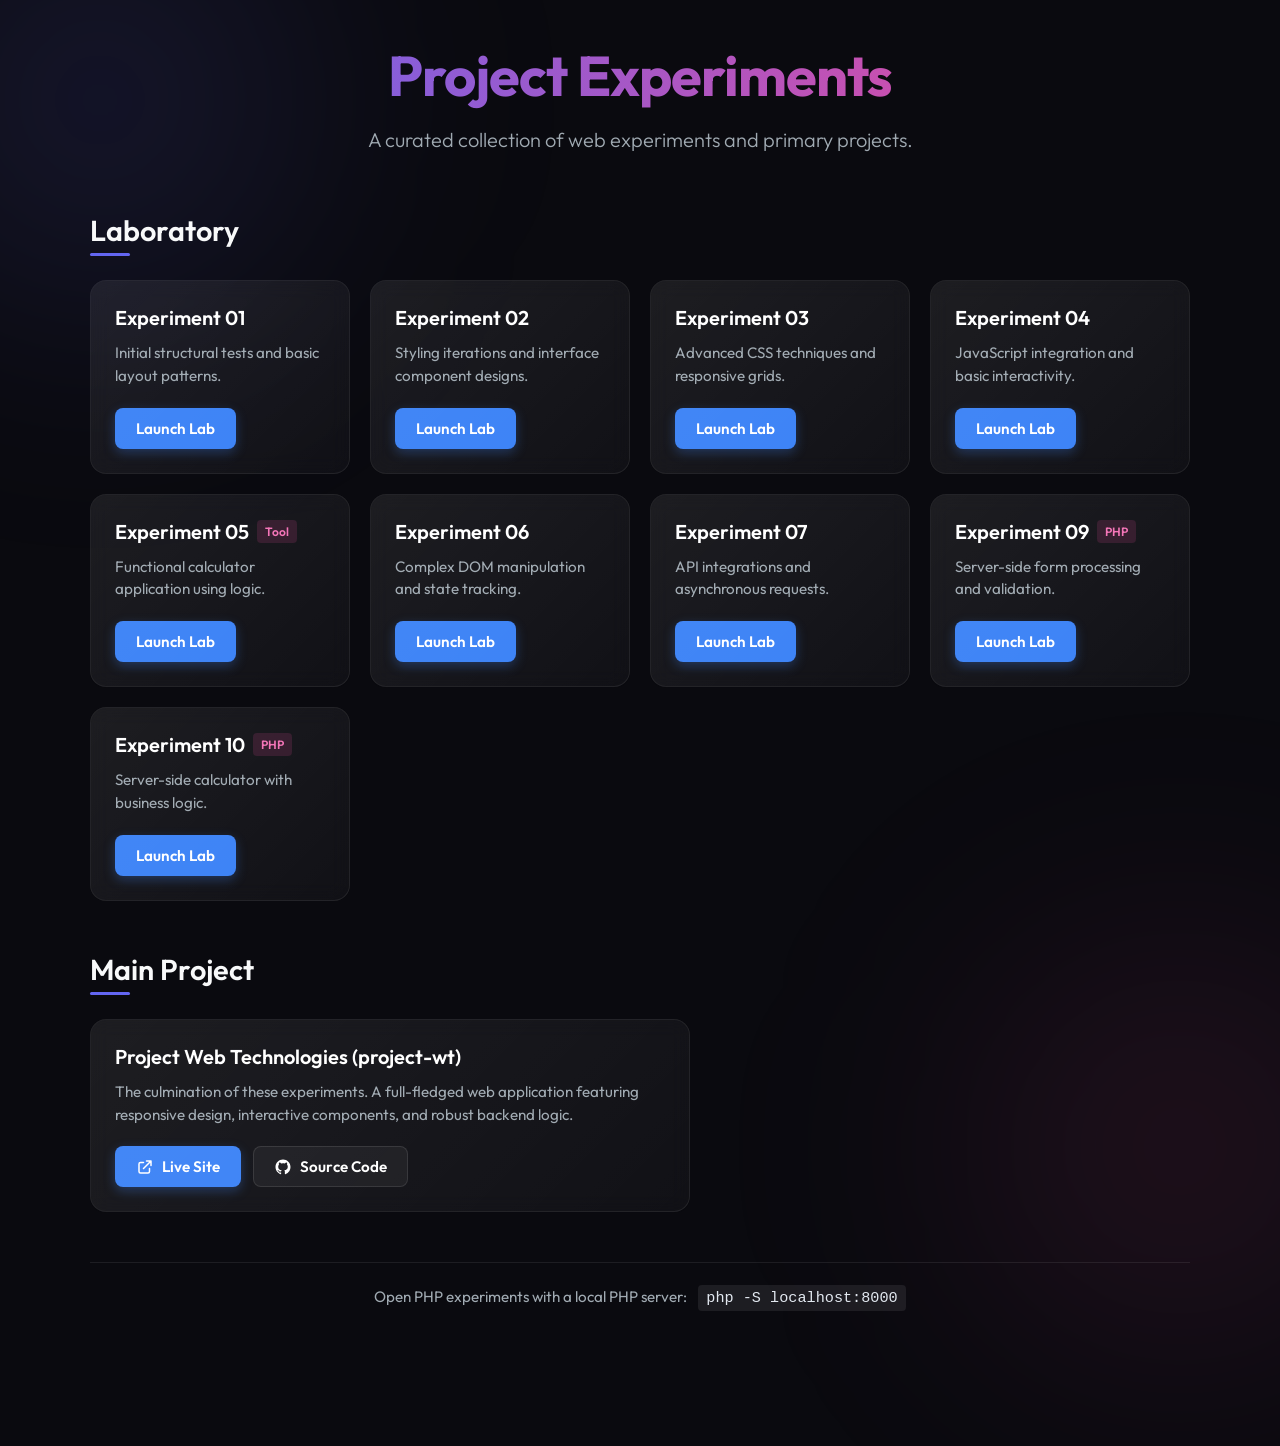
==== index.html @ 8afb008f "added index main page" ====
<!doctype html>
<html lang="en">
<head>
	<meta charset="utf-8">
	<meta name="viewport" content="width=device-width,initial-scale=1">
	<title>Project Experiments Dashboard</title>
	<link rel="preconnect" href="https://fonts.googleapis.com">
	<link rel="preconnect" href="https://fonts.gstatic.com" crossorigin>
	<link href="https://fonts.googleapis.com/css2?family=Outfit:wght@300;400;600;700&display=swap" rel="stylesheet">
	<style>
		:root {
			--bg-dark: #0a0a0f;
			--bg-card: rgba(255, 255, 255, 0.03);
			--card-border: rgba(255, 255, 255, 0.08);
			--card-hover-border: rgba(100, 181, 246, 0.5);
			--text-main: #f8f9fa;
			--text-muted: #a0aab2;
			--accent: #3b82f6;
			--accent-hover: #2563eb;
			--gradient-1: #6366f1;
			--gradient-2: #ec4899;
		}

		* {
			box-sizing: border-box;
			margin: 0;
			padding: 0;
		}

		body {
			font-family: 'Outfit', sans-serif;
			background-color: var(--bg-dark);
			color: var(--text-main);
			min-height: 100vh;
			display: flex;
			flex-direction: column;
			align-items: center;
			padding: 40px 24px;
			position: relative;
			overflow-x: hidden;
		}

		/* Dynamic Animated Background */
		body::before, body::after {
			content: '';
			position: absolute;
			width: 600px;
			height: 600px;
			border-radius: 50%;
			filter: blur(120px);
			z-index: -1;
			animation: float 15s infinite alternate ease-in-out;
		}

		body::before {
			background: radial-gradient(circle, rgba(99,102,241,0.2) 0%, rgba(0,0,0,0) 70%);
			top: -200px;
			left: -200px;
		}

		body::after {
			background: radial-gradient(circle, rgba(236,72,153,0.15) 0%, rgba(0,0,0,0) 70%);
			bottom: -100px;
			right: -200px;
			animation-delay: -5s;
		}

		@keyframes float {
			0% { transform: translate(0, 0) scale(1); }
			100% { transform: translate(50px, 50px) scale(1.1); }
		}

		.container {
			max-width: 1100px;
			width: 100%;
			z-index: 1;
		}

		header {
			text-align: center;
			margin-bottom: 60px;
			animation: fadeInDown 0.8s ease-out;
		}

		h1 {
			font-size: 3.5rem;
			font-weight: 700;
			margin-bottom: 16px;
			background: linear-gradient(to right, var(--gradient-1), var(--gradient-2));
			-webkit-background-clip: text;
			-webkit-text-fill-color: transparent;
			background-clip: text;
			letter-spacing: -1px;
		}

		.lead {
			font-size: 1.25rem;
			color: var(--text-muted);
			font-weight: 300;
		}

		section {
			margin-bottom: 50px;
			animation: fadeInUp 0.8s ease-out backwards;
		}

		section:nth-of-type(2) {
			animation-delay: 0.2s;
		}

		h2 {
			font-size: 1.8rem;
			font-weight: 600;
			margin-bottom: 24px;
			display: inline-block;
			position: relative;
			padding-bottom: 8px;
		}

		h2::after {
			content: '';
			position: absolute;
			bottom: 0;
			left: 0;
			width: 40px;
			height: 3px;
			background: var(--gradient-1);
			border-radius: 2px;
		}

		.grid {
			display: grid;
			grid-template-columns: repeat(auto-fill, minmax(260px, 1fr));
			gap: 20px;
		}

		/* Glassmorphism Cards */
		.card {
			background: var(--bg-card);
			border: 1px solid var(--card-border);
			border-radius: 16px;
			padding: 24px;
			backdrop-filter: blur(10px);
			-webkit-backdrop-filter: blur(10px);
			transition: all 0.3s cubic-bezier(0.25, 0.8, 0.25, 1);
			display: flex;
			flex-direction: column;
			position: relative;
			overflow: hidden;
		}

		.card::before {
			content: '';
			position: absolute;
			top: 0; left: 0; width: 100%; height: 100%;
			background: linear-gradient(135deg, rgba(255,255,255,0.05) 0%, rgba(255,255,255,0) 100%);
			pointer-events: none;
		}

		.card:hover {
			transform: translateY(-5px);
			border-color: var(--card-hover-border);
			box-shadow: 0 15px 30px rgba(0, 0, 0, 0.4), 0 0 20px rgba(99, 102, 241, 0.2);
		}

		.card h3 {
			font-size: 1.25rem;
			margin-bottom: 12px;
			font-weight: 600;
			color: #fff;
			display: flex;
			align-items: center;
		}

		.card .muted {
			color: var(--text-muted);
			font-size: 0.95rem;
			margin-bottom: 20px;
			flex-grow: 1;
			line-height: 1.5;
		}

		.card .actions {
			margin-top: auto;
			display: flex;
			gap: 12px;
		}

		/* Modern Buttons */
		.btn {
			display: inline-flex;
			align-items: center;
			justify-content: center;
			padding: 10px 20px;
			border-radius: 8px;
			font-size: 0.95rem;
			font-weight: 600;
			text-decoration: none;
			transition: all 0.2s ease;
			cursor: pointer;
			border: 1px solid transparent;
		}

		.btn-primary {
			background: var(--accent);
			color: #fff;
			box-shadow: 0 4px 12px rgba(59, 130, 246, 0.3);
		}

		.btn-primary:hover {
			background: var(--accent-hover);
			transform: translateY(-2px);
			box-shadow: 0 6px 16px rgba(59, 130, 246, 0.4);
		}

		.btn-secondary {
			background: rgba(255, 255, 255, 0.05);
			color: #fff;
			border: 1px solid rgba(255, 255, 255, 0.1);
		}

		.btn-secondary:hover {
			background: rgba(255, 255, 255, 0.1);
			transform: translateY(-2px);
		}

		.badge {
			display: inline-block;
			padding: 4px 8px;
			border-radius: 4px;
			background: rgba(236, 72, 153, 0.15);
			color: #f472b6;
			font-size: 0.75rem;
			font-weight: 600;
			margin-left: 8px;
			vertical-align: middle;
		}

		footer {
			margin-top: 40px;
			padding-top: 24px;
			border-top: 1px solid var(--card-border);
			color: var(--text-muted);
			font-size: 0.95rem;
			width: 100%;
			text-align: center;
			animation: fadeInUp 0.8s ease-out backwards;
			animation-delay: 0.4s;
		}

		footer code {
			background: rgba(255, 255, 255, 0.08);
			padding: 4px 8px;
			border-radius: 4px;
			font-family: monospace;
			color: #e2e8f0;
			margin-left: 8px;
		}

		@keyframes fadeInUp {
			from { opacity: 0; transform: translateY(20px); }
			to { opacity: 1; transform: translateY(0); }
		}

		@keyframes fadeInDown {
			from { opacity: 0; transform: translateY(-20px); }
			to { opacity: 1; transform: translateY(0); }
		}

		/* Responsive */
		@media (max-width: 768px) {
			h1 { font-size: 2.5rem; }
			.grid { grid-template-columns: 1fr; }
			.card .actions { flex-direction: column; }
			.btn { width: 100%; }
		}
	</style>
</head>
<body>
	<div class="container">
		<header>
			<h1>Project Experiments</h1>
			<p class="lead">A curated collection of web experiments and primary projects.</p>
		</header>

		<section aria-labelledby="experimentsHeading">
			<h2 id="experimentsHeading">Laboratory</h2>
			<div class="grid">
				<div class="card">
					<h3>Experiment 01</h3>
					<p class="muted">Initial structural tests and basic layout patterns.</p>
					<div class="actions">
						<a class="btn btn-primary" href="experiment01/experiment01.html" target="_blank">Launch Lab</a>
					</div>
				</div>
				<div class="card">
					<h3>Experiment 02</h3>
					<p class="muted">Styling iterations and interface component designs.</p>
					<div class="actions">
						<a class="btn btn-primary" href="experiment02/home.html" target="_blank">Launch Lab</a>
					</div>
				</div>
				<div class="card">
					<h3>Experiment 03</h3>
					<p class="muted">Advanced CSS techniques and responsive grids.</p>
					<div class="actions">
						<a class="btn btn-primary" href="experiment03/index.html" target="_blank">Launch Lab</a>
					</div>
				</div>
				<div class="card">
					<h3>Experiment 04</h3>
					<p class="muted">JavaScript integration and basic interactivity.</p>
					<div class="actions">
						<a class="btn btn-primary" href="experiment04/home.html" target="_blank">Launch Lab</a>
					</div>
				</div>
				<div class="card">
					<h3>Experiment 05 <span class="badge">Tool</span></h3>
					<p class="muted">Functional calculator application using logic.</p>
					<div class="actions">
						<a class="btn btn-primary" href="experiment05/calculator.html" target="_blank">Launch Lab</a>
					</div>
				</div>
				<div class="card">
					<h3>Experiment 06</h3>
					<p class="muted">Complex DOM manipulation and state tracking.</p>
					<div class="actions">
						<a class="btn btn-primary" href="experiment06/experiment6.html" target="_blank">Launch Lab</a>
					</div>
				</div>
				<div class="card">
					<h3>Experiment 07</h3>
					<p class="muted">API integrations and asynchronous requests.</p>
					<div class="actions">
						<a class="btn btn-primary" href="experiment07/experiment7.html" target="_blank">Launch Lab</a>
					</div>
				</div>
				<div class="card">
					<h3>Experiment 09 <span class="badge">PHP</span></h3>
					<p class="muted">Server-side form processing and validation.</p>
					<div class="actions">
						<a class="btn btn-primary" href="experiment09/form.php" target="_blank">Launch Lab</a>
					</div>
				</div>
				<div class="card">
					<h3>Experiment 10 <span class="badge">PHP</span></h3>
					<p class="muted">Server-side calculator with business logic.</p>
					<div class="actions">
						<a class="btn btn-primary" href="experiment10/calculator.php" target="_blank">Launch Lab</a>
					</div>
				</div>
			</div>
		</section>

		<section aria-labelledby="projectHeading">
			<h2 id="projectHeading">Main Project</h2>
			<div class="card" style="max-width: 600px;">
				<h3>Project Web Technologies (project-wt)</h3>
				<p class="muted">The culmination of these experiments. A full-fledged web application featuring responsive design, interactive components, and robust backend logic.</p>
				<div class="actions">
					<a class="btn btn-primary" href="https://projectmain.gt.tc/" target="_blank">
						<svg style="width:18px;height:18px;margin-right:8px" fill="none" stroke="currentColor" viewBox="0 0 24 24" xmlns="http://www.w3.org/2000/svg"><path stroke-linecap="round" stroke-linejoin="round" stroke-width="2" d="M10 6H6a2 2 0 00-2 2v10a2 2 0 002 2h10a2 2 0 002-2v-4M14 4h6m0 0v6m0-6L10 14"></path></svg>
						Live Site
					</a>
					<a class="btn btn-secondary" href="https://github.com/neehashaik23/project-wt" target="_blank">
						<svg style="width:18px;height:18px;margin-right:8px" fill="currentColor" viewBox="0 0 24 24" xmlns="http://www.w3.org/2000/svg"><path fill-rule="evenodd" clip-rule="evenodd" d="M12 2C6.477 2 2 6.484 2 12.017c0 4.425 2.865 8.18 6.839 9.504.5.092.682-.217.682-.483 0-.237-.008-.868-.013-1.703-2.782.605-3.369-1.343-3.369-1.343-.454-1.158-1.11-1.466-1.11-1.466-.908-.62.069-.608.069-.608 1.003.07 1.531 1.032 1.531 1.032.892 1.53 2.341 1.088 2.91.832.092-.647.35-1.088.636-1.338-2.22-.253-4.555-1.113-4.555-4.951 0-1.093.39-1.988 1.029-2.688-.103-.253-.446-1.272.098-2.65 0 0 .84-.27 2.75 1.026A9.564 9.564 0 0112 6.844c.85.004 1.705.115 2.504.337 1.909-1.296 2.747-1.027 2.747-1.027.546 1.379.202 2.398.1 2.651.64.7 1.028 1.595 1.028 2.688 0 3.848-2.339 4.695-4.566 4.943.359.309.678.92.678 1.855 0 1.338-.012 2.419-.012 2.747 0 .268.18.58.688.482A10.019 10.019 0 0022 12.017C22 6.484 17.522 2 12 2z"></path></svg>
						Source Code
					</a>
				</div>
			</div>
		</section>

		<footer>
			<p>
				Open PHP experiments with a local PHP server:
				<code>php -S localhost:8000</code>
			</p>
		</footer>
	</div>
</body>
</html>
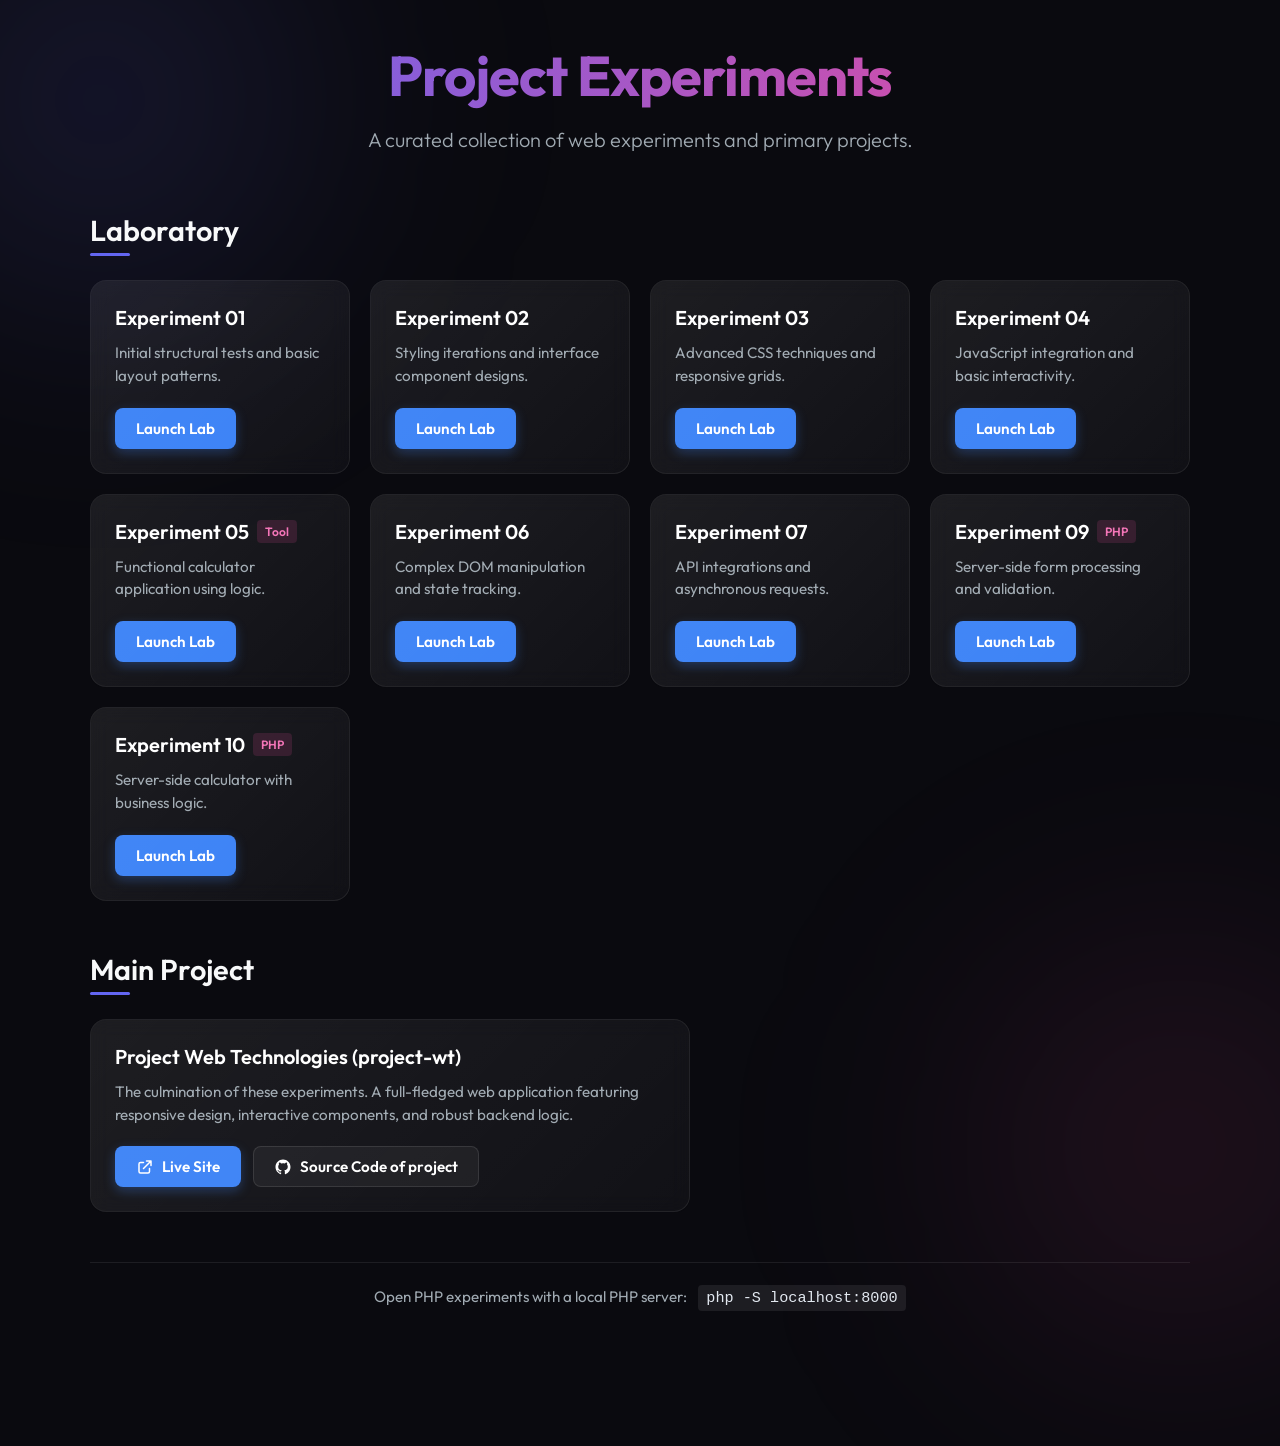
==== commit 9f1e7ca5: "Update index.html" ====
--- a/index.html
+++ b/index.html
@@ -290,49 +290,49 @@
 					<h3>Experiment 01</h3>
 					<p class="muted">Initial structural tests and basic layout patterns.</p>
 					<div class="actions">
-						<a class="btn btn-primary" href="experiment01/experiment01.html" target="_blank">Launch Lab</a>
+						<a class="btn btn-primary" href="experiment1.html" target="_blank">Launch Lab</a>
 					</div>
 				</div>
 				<div class="card">
 					<h3>Experiment 02</h3>
 					<p class="muted">Styling iterations and interface component designs.</p>
 					<div class="actions">
-						<a class="btn btn-primary" href="experiment02/home.html" target="_blank">Launch Lab</a>
+						<a class="btn btn-primary" href="experiment2/home.html" target="_blank">Launch Lab</a>
 					</div>
 				</div>
 				<div class="card">
 					<h3>Experiment 03</h3>
 					<p class="muted">Advanced CSS techniques and responsive grids.</p>
 					<div class="actions">
-						<a class="btn btn-primary" href="experiment03/index.html" target="_blank">Launch Lab</a>
+						<a class="btn btn-primary" href="experiment3/index.html" target="_blank">Launch Lab</a>
 					</div>
 				</div>
 				<div class="card">
 					<h3>Experiment 04</h3>
 					<p class="muted">JavaScript integration and basic interactivity.</p>
 					<div class="actions">
-						<a class="btn btn-primary" href="experiment04/home.html" target="_blank">Launch Lab</a>
+						<a class="btn btn-primary" href="experiment4/home.html" target="_blank">Launch Lab</a>
 					</div>
 				</div>
 				<div class="card">
 					<h3>Experiment 05 <span class="badge">Tool</span></h3>
 					<p class="muted">Functional calculator application using logic.</p>
 					<div class="actions">
-						<a class="btn btn-primary" href="experiment05/calculator.html" target="_blank">Launch Lab</a>
+						<a class="btn btn-primary" href="experiment5/calculator.html" target="_blank">Launch Lab</a>
 					</div>
 				</div>
 				<div class="card">
 					<h3>Experiment 06</h3>
 					<p class="muted">Complex DOM manipulation and state tracking.</p>
 					<div class="actions">
-						<a class="btn btn-primary" href="experiment06/experiment6.html" target="_blank">Launch Lab</a>
+						<a class="btn btn-primary" href="experiment6.html" target="_blank">Launch Lab</a>
 					</div>
 				</div>
 				<div class="card">
 					<h3>Experiment 07</h3>
 					<p class="muted">API integrations and asynchronous requests.</p>
 					<div class="actions">
-						<a class="btn btn-primary" href="experiment07/experiment7.html" target="_blank">Launch Lab</a>
+						<a class="btn btn-primary" href="experiment7.html" target="_blank">Launch Lab</a>
 					</div>
 				</div>
 				<div class="card">
@@ -364,7 +364,7 @@
 					</a>
 					<a class="btn btn-secondary" href="https://github.com/neehashaik23/project-wt" target="_blank">
 						<svg style="width:18px;height:18px;margin-right:8px" fill="currentColor" viewBox="0 0 24 24" xmlns="http://www.w3.org/2000/svg"><path fill-rule="evenodd" clip-rule="evenodd" d="M12 2C6.477 2 2 6.484 2 12.017c0 4.425 2.865 8.18 6.839 9.504.5.092.682-.217.682-.483 0-.237-.008-.868-.013-1.703-2.782.605-3.369-1.343-3.369-1.343-.454-1.158-1.11-1.466-1.11-1.466-.908-.62.069-.608.069-.608 1.003.07 1.531 1.032 1.531 1.032.892 1.53 2.341 1.088 2.91.832.092-.647.35-1.088.636-1.338-2.22-.253-4.555-1.113-4.555-4.951 0-1.093.39-1.988 1.029-2.688-.103-.253-.446-1.272.098-2.65 0 0 .84-.27 2.75 1.026A9.564 9.564 0 0112 6.844c.85.004 1.705.115 2.504.337 1.909-1.296 2.747-1.027 2.747-1.027.546 1.379.202 2.398.1 2.651.64.7 1.028 1.595 1.028 2.688 0 3.848-2.339 4.695-4.566 4.943.359.309.678.92.678 1.855 0 1.338-.012 2.419-.012 2.747 0 .268.18.58.688.482A10.019 10.019 0 0022 12.017C22 6.484 17.522 2 12 2z"></path></svg>
-						Source Code
+						Source Code of project
 					</a>
 				</div>
 			</div>
